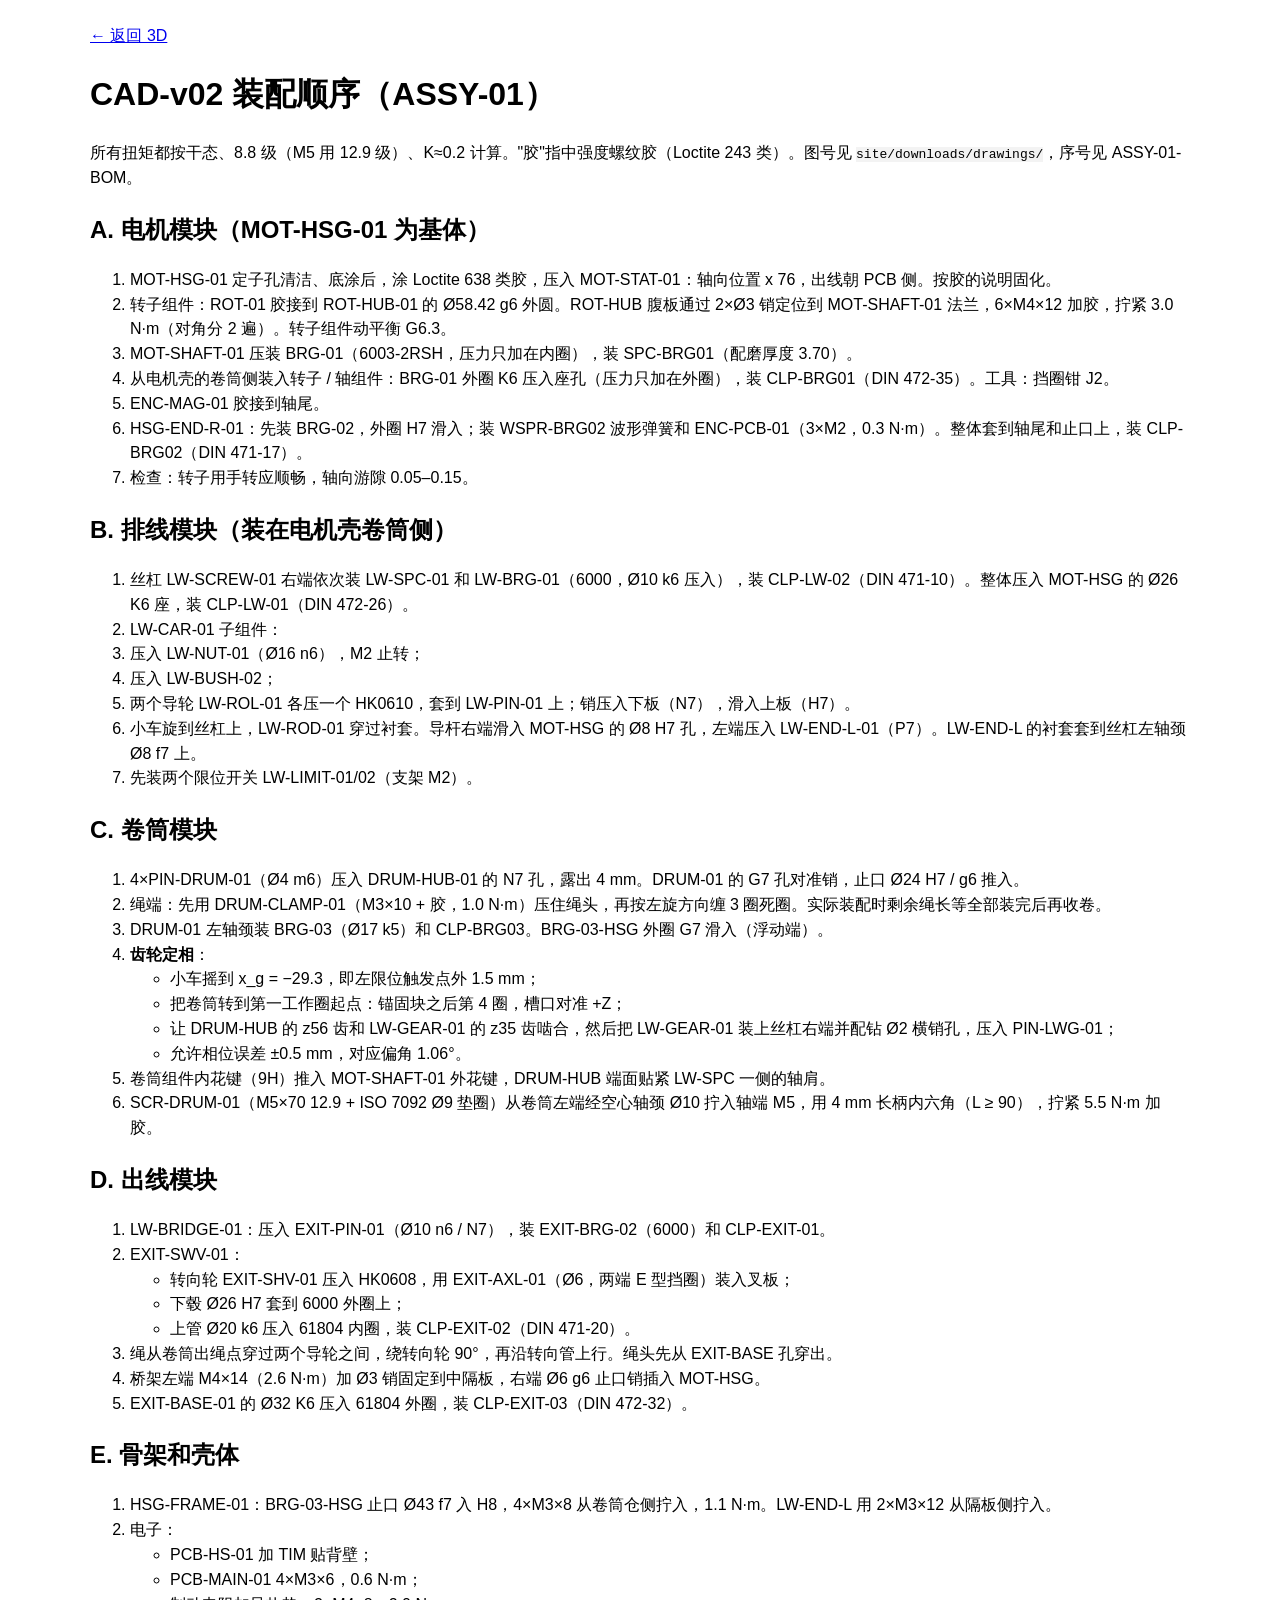
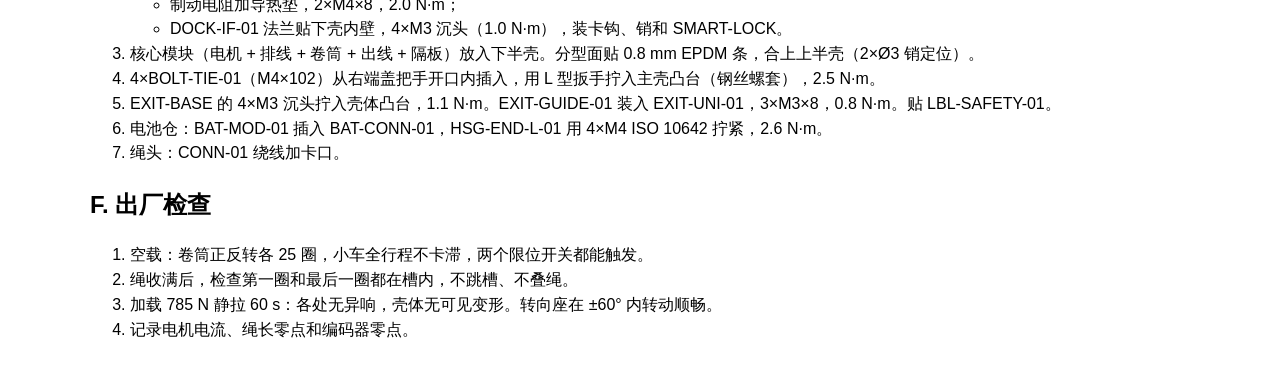
==== downloads/docs/assembly-sequence.html @ 06949e9d "CAD-v02 / DOC-VER-04: patent review, sliding level-wind, full drawings (36 sheets), assembly sequenc" ====
<!doctype html><meta charset="utf-8"><title>assembly-sequence</title><style>body{font-family:sans-serif;max-width:1100px;margin:24px auto;padding:0 16px;line-height:1.55}table{border-collapse:collapse}td,th{border:1px solid #ccc;padding:3px 6px;font-size:13px}code{background:#f3f3f3}</style><p><a href="../../index.html">← 返回 3D</a></p><h1>CAD-v02 装配顺序（ASSY-01）</h1>
<p>所有扭矩都按干态、8.8 级（M5 用 12.9 级）、K≈0.2 计算。"胶"指中强度螺纹胶（Loctite 243 类）。图号见 <code>site/downloads/drawings/</code>，序号见 ASSY-01-BOM。</p>
<h2>A. 电机模块（MOT-HSG-01 为基体）</h2>
<ol>
<li>MOT-HSG-01 定子孔清洁、底涂后，涂 Loctite 638 类胶，压入 MOT-STAT-01：轴向位置 x 76，出线朝 PCB 侧。按胶的说明固化。</li>
<li>转子组件：ROT-01 胶接到 ROT-HUB-01 的 Ø58.42 g6 外圆。ROT-HUB 腹板通过 2×Ø3 销定位到 MOT-SHAFT-01 法兰，6×M4×12 加胶，拧紧 3.0 N·m（对角分 2 遍）。转子组件动平衡 G6.3。</li>
<li>MOT-SHAFT-01 压装 BRG-01（6003-2RSH，压力只加在内圈），装 SPC-BRG01（配磨厚度 3.70）。</li>
<li>从电机壳的卷筒侧装入转子 / 轴组件：BRG-01 外圈 K6 压入座孔（压力只加在外圈），装 CLP-BRG01（DIN 472-35）。工具：挡圈钳 J2。</li>
<li>ENC-MAG-01 胶接到轴尾。</li>
<li>HSG-END-R-01：先装 BRG-02，外圈 H7 滑入；装 WSPR-BRG02 波形弹簧和 ENC-PCB-01（3×M2，0.3 N·m）。整体套到轴尾和止口上，装 CLP-BRG02（DIN 471-17）。</li>
<li>检查：转子用手转应顺畅，轴向游隙 0.05–0.15。</li>
</ol>
<h2>B. 排线模块（装在电机壳卷筒侧）</h2>
<ol>
<li>丝杠 LW-SCREW-01 右端依次装 LW-SPC-01 和 LW-BRG-01（6000，Ø10 k6 压入），装 CLP-LW-02（DIN 471-10）。整体压入 MOT-HSG 的 Ø26 K6 座，装 CLP-LW-01（DIN 472-26）。</li>
<li>LW-CAR-01 子组件：</li>
<li>压入 LW-NUT-01（Ø16 n6），M2 止转；</li>
<li>压入 LW-BUSH-02；</li>
<li>两个导轮 LW-ROL-01 各压一个 HK0610，套到 LW-PIN-01 上；销压入下板（N7），滑入上板（H7）。</li>
<li>小车旋到丝杠上，LW-ROD-01 穿过衬套。导杆右端滑入 MOT-HSG 的 Ø8 H7 孔，左端压入 LW-END-L-01（P7）。LW-END-L 的衬套套到丝杠左轴颈 Ø8 f7 上。</li>
<li>先装两个限位开关 LW-LIMIT-01/02（支架 M2）。</li>
</ol>
<h2>C. 卷筒模块</h2>
<ol>
<li>4×PIN-DRUM-01（Ø4 m6）压入 DRUM-HUB-01 的 N7 孔，露出 4 mm。DRUM-01 的 G7 孔对准销，止口 Ø24 H7 / g6 推入。</li>
<li>绳端：先用 DRUM-CLAMP-01（M3×10 + 胶，1.0 N·m）压住绳头，再按左旋方向缠 3 圈死圈。实际装配时剩余绳长等全部装完后再收卷。</li>
<li>DRUM-01 左轴颈装 BRG-03（Ø17 k5）和 CLP-BRG03。BRG-03-HSG 外圈 G7 滑入（浮动端）。</li>
<li><strong>齿轮定相</strong>：<ul>
<li>小车摇到 x_g = −29.3，即左限位触发点外 1.5 mm；</li>
<li>把卷筒转到第一工作圈起点：锚固块之后第 4 圈，槽口对准 +Z；</li>
<li>让 DRUM-HUB 的 z56 齿和 LW-GEAR-01 的 z35 齿啮合，然后把 LW-GEAR-01 装上丝杠右端并配钻 Ø2 横销孔，压入 PIN-LWG-01；</li>
<li>允许相位误差 ±0.5 mm，对应偏角 1.06°。</li>
</ul>
</li>
<li>卷筒组件内花键（9H）推入 MOT-SHAFT-01 外花键，DRUM-HUB 端面贴紧 LW-SPC 一侧的轴肩。</li>
<li>SCR-DRUM-01（M5×70 12.9 + ISO 7092 Ø9 垫圈）从卷筒左端经空心轴颈 Ø10 拧入轴端 M5，用 4 mm 长柄内六角（L ≥ 90），拧紧 5.5 N·m 加胶。</li>
</ol>
<h2>D. 出线模块</h2>
<ol>
<li>LW-BRIDGE-01：压入 EXIT-PIN-01（Ø10 n6 / N7），装 EXIT-BRG-02（6000）和 CLP-EXIT-01。</li>
<li>EXIT-SWV-01：<ul>
<li>转向轮 EXIT-SHV-01 压入 HK0608，用 EXIT-AXL-01（Ø6，两端 E 型挡圈）装入叉板；</li>
<li>下毂 Ø26 H7 套到 6000 外圈上；</li>
<li>上管 Ø20 k6 压入 61804 内圈，装 CLP-EXIT-02（DIN 471-20）。</li>
</ul>
</li>
<li>绳从卷筒出绳点穿过两个导轮之间，绕转向轮 90°，再沿转向管上行。绳头先从 EXIT-BASE 孔穿出。</li>
<li>桥架左端 M4×14（2.6 N·m）加 Ø3 销固定到中隔板，右端 Ø6 g6 止口销插入 MOT-HSG。</li>
<li>EXIT-BASE-01 的 Ø32 K6 压入 61804 外圈，装 CLP-EXIT-03（DIN 472-32）。</li>
</ol>
<h2>E. 骨架和壳体</h2>
<ol>
<li>HSG-FRAME-01：BRG-03-HSG 止口 Ø43 f7 入 H8，4×M3×8 从卷筒仓侧拧入，1.1 N·m。LW-END-L 用 2×M3×12 从隔板侧拧入。</li>
<li>电子：<ul>
<li>PCB-HS-01 加 TIM 贴背壁；</li>
<li>PCB-MAIN-01 4×M3×6，0.6 N·m；</li>
<li>制动电阻加导热垫，2×M4×8，2.0 N·m；</li>
<li>DOCK-IF-01 法兰贴下壳内壁，4×M3 沉头（1.0 N·m），装卡钩、销和 SMART-LOCK。</li>
</ul>
</li>
<li>核心模块（电机 + 排线 + 卷筒 + 出线 + 隔板）放入下半壳。分型面贴 0.8 mm EPDM 条，合上上半壳（2×Ø3 销定位）。</li>
<li>4×BOLT-TIE-01（M4×102）从右端盖把手开口内插入，用 L 型扳手拧入主壳凸台（钢丝螺套），2.5 N·m。</li>
<li>EXIT-BASE 的 4×M3 沉头拧入壳体凸台，1.1 N·m。EXIT-GUIDE-01 装入 EXIT-UNI-01，3×M3×8，0.8 N·m。贴 LBL-SAFETY-01。</li>
<li>电池仓：BAT-MOD-01 插入 BAT-CONN-01，HSG-END-L-01 用 4×M4 ISO 10642 拧紧，2.6 N·m。</li>
<li>绳头：CONN-01 绕线加卡口。</li>
</ol>
<h2>F. 出厂检查</h2>
<ol>
<li>空载：卷筒正反转各 25 圈，小车全行程不卡滞，两个限位开关都能触发。</li>
<li>绳收满后，检查第一圈和最后一圈都在槽内，不跳槽、不叠绳。</li>
<li>加载 785 N 静拉 60 s：各处无异响，壳体无可见变形。转向座在 ±60° 内转动顺畅。</li>
<li>记录电机电流、绳长零点和编码器零点。</li>
</ol>
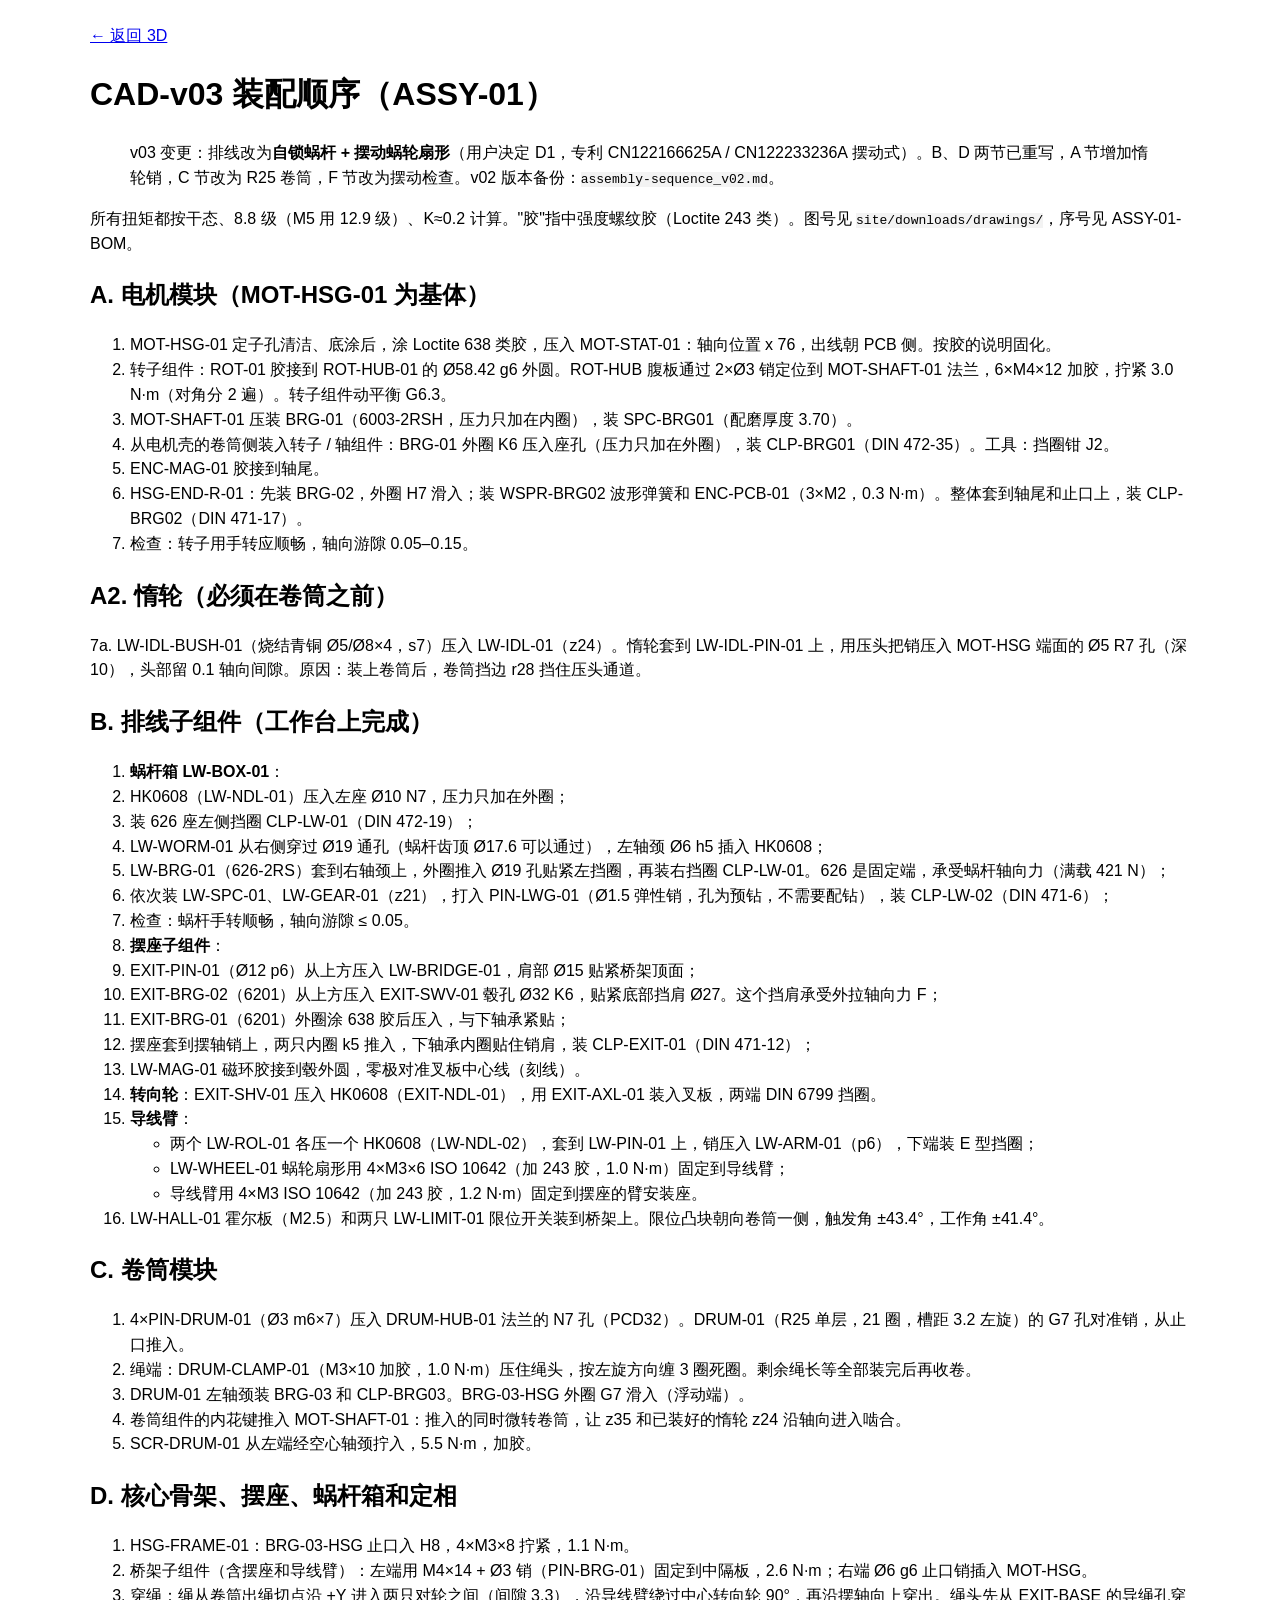
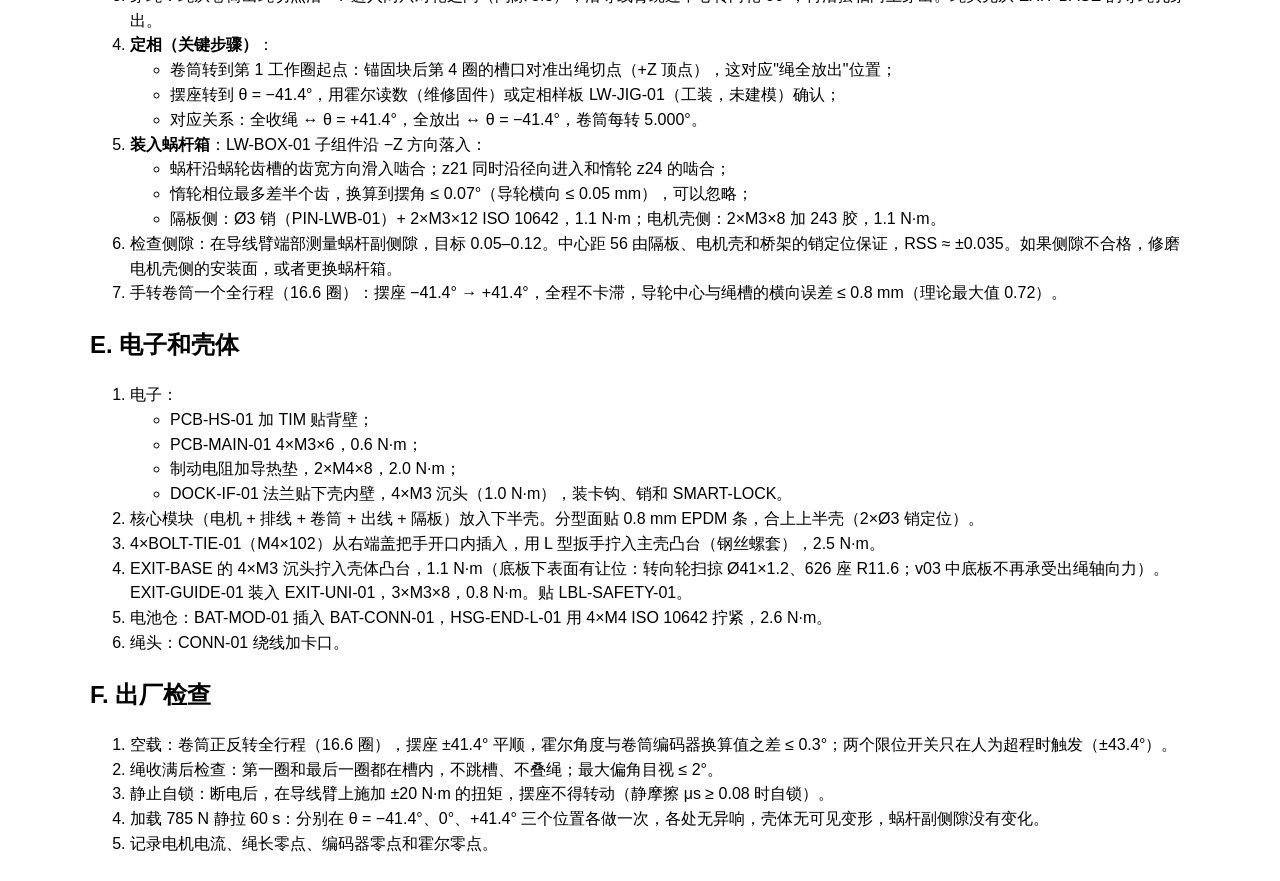
==== commit b0d9d74a: "CAD-v03 / DOC-VER-05: self-locking worm + swinging worm-wheel level-wind (R25, MF0095056), full draw" ====
--- a/downloads/docs/assembly-sequence.html
+++ b/downloads/docs/assembly-sequence.html
@@ -1,4 +1,7 @@
-<!doctype html><meta charset="utf-8"><title>assembly-sequence</title><style>body{font-family:sans-serif;max-width:1100px;margin:24px auto;padding:0 16px;line-height:1.55}table{border-collapse:collapse}td,th{border:1px solid #ccc;padding:3px 6px;font-size:13px}code{background:#f3f3f3}</style><p><a href="../../index.html">← 返回 3D</a></p><h1>CAD-v02 装配顺序（ASSY-01）</h1>
+<!doctype html><meta charset="utf-8"><title>assembly-sequence</title><style>body{font-family:sans-serif;max-width:1100px;margin:24px auto;padding:0 16px;line-height:1.55}table{border-collapse:collapse}td,th{border:1px solid #ccc;padding:3px 6px;font-size:13px}code{background:#f3f3f3}</style><p><a href="../../index.html">← 返回 3D</a></p><h1>CAD-v03 装配顺序（ASSY-01）</h1>
+<blockquote>
+<p>v03 变更：排线改为<strong>自锁蜗杆 + 摆动蜗轮扇形</strong>（用户决定 D1，专利 CN122166625A / CN122233236A 摆动式）。B、D 两节已重写，A 节增加惰轮销，C 节改为 R25 卷筒，F 节改为摆动检查。v02 版本备份：<code>assembly-sequence_v02.md</code>。</p>
+</blockquote>
 <p>所有扭矩都按干态、8.8 级（M5 用 12.9 级）、K≈0.2 计算。"胶"指中强度螺纹胶（Loctite 243 类）。图号见 <code>site/downloads/drawings/</code>，序号见 ASSY-01-BOM。</p>
 <h2>A. 电机模块（MOT-HSG-01 为基体）</h2>
 <ol>
@@ -10,47 +13,62 @@
 <li>HSG-END-R-01：先装 BRG-02，外圈 H7 滑入；装 WSPR-BRG02 波形弹簧和 ENC-PCB-01（3×M2，0.3 N·m）。整体套到轴尾和止口上，装 CLP-BRG02（DIN 471-17）。</li>
 <li>检查：转子用手转应顺畅，轴向游隙 0.05–0.15。</li>
 </ol>
-<h2>B. 排线模块（装在电机壳卷筒侧）</h2>
+<h2>A2. 惰轮（必须在卷筒之前）</h2>
+<p>7a. LW-IDL-BUSH-01（烧结青铜 Ø5/Ø8×4，s7）压入 LW-IDL-01（z24）。惰轮套到 LW-IDL-PIN-01 上，用压头把销压入 MOT-HSG 端面的 Ø5 R7 孔（深 10），头部留 0.1 轴向间隙。原因：装上卷筒后，卷筒挡边 r28 挡住压头通道。</p>
+<h2>B. 排线子组件（工作台上完成）</h2>
 <ol>
-<li>丝杠 LW-SCREW-01 右端依次装 LW-SPC-01 和 LW-BRG-01（6000，Ø10 k6 压入），装 CLP-LW-02（DIN 471-10）。整体压入 MOT-HSG 的 Ø26 K6 座，装 CLP-LW-01（DIN 472-26）。</li>
-<li>LW-CAR-01 子组件：</li>
-<li>压入 LW-NUT-01（Ø16 n6），M2 止转；</li>
-<li>压入 LW-BUSH-02；</li>
-<li>两个导轮 LW-ROL-01 各压一个 HK0610，套到 LW-PIN-01 上；销压入下板（N7），滑入上板（H7）。</li>
-<li>小车旋到丝杠上，LW-ROD-01 穿过衬套。导杆右端滑入 MOT-HSG 的 Ø8 H7 孔，左端压入 LW-END-L-01（P7）。LW-END-L 的衬套套到丝杠左轴颈 Ø8 f7 上。</li>
-<li>先装两个限位开关 LW-LIMIT-01/02（支架 M2）。</li>
+<li><strong>蜗杆箱 LW-BOX-01</strong>：</li>
+<li>HK0608（LW-NDL-01）压入左座 Ø10 N7，压力只加在外圈；</li>
+<li>装 626 座左侧挡圈 CLP-LW-01（DIN 472-19）；</li>
+<li>LW-WORM-01 从右侧穿过 Ø19 通孔（蜗杆齿顶 Ø17.6 可以通过），左轴颈 Ø6 h5 插入 HK0608；</li>
+<li>LW-BRG-01（626-2RS）套到右轴颈上，外圈推入 Ø19 孔贴紧左挡圈，再装右挡圈 CLP-LW-01。626 是固定端，承受蜗杆轴向力（满载 421 N）；</li>
+<li>依次装 LW-SPC-01、LW-GEAR-01（z21），打入 PIN-LWG-01（Ø1.5 弹性销，孔为预钻，不需要配钻），装 CLP-LW-02（DIN 471-6）；</li>
+<li>检查：蜗杆手转顺畅，轴向游隙 ≤ 0.05。</li>
+<li><strong>摆座子组件</strong>：</li>
+<li>EXIT-PIN-01（Ø12 p6）从上方压入 LW-BRIDGE-01，肩部 Ø15 贴紧桥架顶面；</li>
+<li>EXIT-BRG-02（6201）从上方压入 EXIT-SWV-01 毂孔 Ø32 K6，贴紧底部挡肩 Ø27。这个挡肩承受外拉轴向力 F；</li>
+<li>EXIT-BRG-01（6201）外圈涂 638 胶后压入，与下轴承紧贴；</li>
+<li>摆座套到摆轴销上，两只内圈 k5 推入，下轴承内圈贴住销肩，装 CLP-EXIT-01（DIN 471-12）；</li>
+<li>LW-MAG-01 磁环胶接到毂外圆，零极对准叉板中心线（刻线）。</li>
+<li><strong>转向轮</strong>：EXIT-SHV-01 压入 HK0608（EXIT-NDL-01），用 EXIT-AXL-01 装入叉板，两端 DIN 6799 挡圈。</li>
+<li><strong>导线臂</strong>：<ul>
+<li>两个 LW-ROL-01 各压一个 HK0608（LW-NDL-02），套到 LW-PIN-01 上，销压入 LW-ARM-01（p6），下端装 E 型挡圈；</li>
+<li>LW-WHEEL-01 蜗轮扇形用 4×M3×6 ISO 10642（加 243 胶，1.0 N·m）固定到导线臂；</li>
+<li>导线臂用 4×M3 ISO 10642（加 243 胶，1.2 N·m）固定到摆座的臂安装座。</li>
+</ul>
+</li>
+<li>LW-HALL-01 霍尔板（M2.5）和两只 LW-LIMIT-01 限位开关装到桥架上。限位凸块朝向卷筒一侧，触发角 ±43.4°，工作角 ±41.4°。</li>
 </ol>
 <h2>C. 卷筒模块</h2>
 <ol>
-<li>4×PIN-DRUM-01（Ø4 m6）压入 DRUM-HUB-01 的 N7 孔，露出 4 mm。DRUM-01 的 G7 孔对准销，止口 Ø24 H7 / g6 推入。</li>
-<li>绳端：先用 DRUM-CLAMP-01（M3×10 + 胶，1.0 N·m）压住绳头，再按左旋方向缠 3 圈死圈。实际装配时剩余绳长等全部装完后再收卷。</li>
-<li>DRUM-01 左轴颈装 BRG-03（Ø17 k5）和 CLP-BRG03。BRG-03-HSG 外圈 G7 滑入（浮动端）。</li>
-<li><strong>齿轮定相</strong>：<ul>
-<li>小车摇到 x_g = −29.3，即左限位触发点外 1.5 mm；</li>
-<li>把卷筒转到第一工作圈起点：锚固块之后第 4 圈，槽口对准 +Z；</li>
-<li>让 DRUM-HUB 的 z56 齿和 LW-GEAR-01 的 z35 齿啮合，然后把 LW-GEAR-01 装上丝杠右端并配钻 Ø2 横销孔，压入 PIN-LWG-01；</li>
-<li>允许相位误差 ±0.5 mm，对应偏角 1.06°。</li>
+<li>4×PIN-DRUM-01（Ø3 m6×7）压入 DRUM-HUB-01 法兰的 N7 孔（PCD32）。DRUM-01（R25 单层，21 圈，槽距 3.2 左旋）的 G7 孔对准销，从止口推入。</li>
+<li>绳端：DRUM-CLAMP-01（M3×10 加胶，1.0 N·m）压住绳头，按左旋方向缠 3 圈死圈。剩余绳长等全部装完后再收卷。</li>
+<li>DRUM-01 左轴颈装 BRG-03 和 CLP-BRG03。BRG-03-HSG 外圈 G7 滑入（浮动端）。</li>
+<li>卷筒组件的内花键推入 MOT-SHAFT-01：推入的同时微转卷筒，让 z35 和已装好的惰轮 z24 沿轴向进入啮合。</li>
+<li>SCR-DRUM-01 从左端经空心轴颈拧入，5.5 N·m，加胶。</li>
+</ol>
+<h2>D. 核心骨架、摆座、蜗杆箱和定相</h2>
+<ol>
+<li>HSG-FRAME-01：BRG-03-HSG 止口入 H8，4×M3×8 拧紧，1.1 N·m。</li>
+<li>桥架子组件（含摆座和导线臂）：左端用 M4×14 + Ø3 销（PIN-BRG-01）固定到中隔板，2.6 N·m；右端 Ø6 g6 止口销插入 MOT-HSG。</li>
+<li>穿绳：绳从卷筒出绳切点沿 +Y 进入两只对轮之间（间隙 3.3），沿导线臂绕过中心转向轮 90°，再沿摆轴向上穿出。绳头先从 EXIT-BASE 的导绳孔穿出。</li>
+<li><strong>定相（关键步骤）</strong>：<ul>
+<li>卷筒转到第 1 工作圈起点：锚固块后第 4 圈的槽口对准出绳切点（+Z 顶点），这对应"绳全放出"位置；</li>
+<li>摆座转到 θ = −41.4°，用霍尔读数（维修固件）或定相样板 LW-JIG-01（工装，未建模）确认；</li>
+<li>对应关系：全收绳 ↔ θ = +41.4°，全放出 ↔ θ = −41.4°，卷筒每转 5.000°。</li>
 </ul>
 </li>
-<li>卷筒组件内花键（9H）推入 MOT-SHAFT-01 外花键，DRUM-HUB 端面贴紧 LW-SPC 一侧的轴肩。</li>
-<li>SCR-DRUM-01（M5×70 12.9 + ISO 7092 Ø9 垫圈）从卷筒左端经空心轴颈 Ø10 拧入轴端 M5，用 4 mm 长柄内六角（L ≥ 90），拧紧 5.5 N·m 加胶。</li>
-</ol>
-<h2>D. 出线模块</h2>
-<ol>
-<li>LW-BRIDGE-01：压入 EXIT-PIN-01（Ø10 n6 / N7），装 EXIT-BRG-02（6000）和 CLP-EXIT-01。</li>
-<li>EXIT-SWV-01：<ul>
-<li>转向轮 EXIT-SHV-01 压入 HK0608，用 EXIT-AXL-01（Ø6，两端 E 型挡圈）装入叉板；</li>
-<li>下毂 Ø26 H7 套到 6000 外圈上；</li>
-<li>上管 Ø20 k6 压入 61804 内圈，装 CLP-EXIT-02（DIN 471-20）。</li>
+<li><strong>装入蜗杆箱</strong>：LW-BOX-01 子组件沿 −Z 方向落入：<ul>
+<li>蜗杆沿蜗轮齿槽的齿宽方向滑入啮合；z21 同时沿径向进入和惰轮 z24 的啮合；</li>
+<li>惰轮相位最多差半个齿，换算到摆角 ≤ 0.07°（导轮横向 ≤ 0.05 mm），可以忽略；</li>
+<li>隔板侧：Ø3 销（PIN-LWB-01）+ 2×M3×12 ISO 10642，1.1 N·m；电机壳侧：2×M3×8 加 243 胶，1.1 N·m。</li>
 </ul>
 </li>
-<li>绳从卷筒出绳点穿过两个导轮之间，绕转向轮 90°，再沿转向管上行。绳头先从 EXIT-BASE 孔穿出。</li>
-<li>桥架左端 M4×14（2.6 N·m）加 Ø3 销固定到中隔板，右端 Ø6 g6 止口销插入 MOT-HSG。</li>
-<li>EXIT-BASE-01 的 Ø32 K6 压入 61804 外圈，装 CLP-EXIT-03（DIN 472-32）。</li>
+<li>检查侧隙：在导线臂端部测量蜗杆副侧隙，目标 0.05–0.12。中心距 56 由隔板、电机壳和桥架的销定位保证，RSS ≈ ±0.035。如果侧隙不合格，修磨电机壳侧的安装面，或者更换蜗杆箱。</li>
+<li>手转卷筒一个全行程（16.6 圈）：摆座 −41.4° → +41.4°，全程不卡滞，导轮中心与绳槽的横向误差 ≤ 0.8 mm（理论最大值 0.72）。</li>
 </ol>
-<h2>E. 骨架和壳体</h2>
+<h2>E. 电子和壳体</h2>
 <ol>
-<li>HSG-FRAME-01：BRG-03-HSG 止口 Ø43 f7 入 H8，4×M3×8 从卷筒仓侧拧入，1.1 N·m。LW-END-L 用 2×M3×12 从隔板侧拧入。</li>
 <li>电子：<ul>
 <li>PCB-HS-01 加 TIM 贴背壁；</li>
 <li>PCB-MAIN-01 4×M3×6，0.6 N·m；</li>
@@ -60,14 +78,15 @@
 </li>
 <li>核心模块（电机 + 排线 + 卷筒 + 出线 + 隔板）放入下半壳。分型面贴 0.8 mm EPDM 条，合上上半壳（2×Ø3 销定位）。</li>
 <li>4×BOLT-TIE-01（M4×102）从右端盖把手开口内插入，用 L 型扳手拧入主壳凸台（钢丝螺套），2.5 N·m。</li>
-<li>EXIT-BASE 的 4×M3 沉头拧入壳体凸台，1.1 N·m。EXIT-GUIDE-01 装入 EXIT-UNI-01，3×M3×8，0.8 N·m。贴 LBL-SAFETY-01。</li>
+<li>EXIT-BASE 的 4×M3 沉头拧入壳体凸台，1.1 N·m（底板下表面有让位：转向轮扫掠 Ø41×1.2、626 座 R11.6；v03 中底板不再承受出绳轴向力）。EXIT-GUIDE-01 装入 EXIT-UNI-01，3×M3×8，0.8 N·m。贴 LBL-SAFETY-01。</li>
 <li>电池仓：BAT-MOD-01 插入 BAT-CONN-01，HSG-END-L-01 用 4×M4 ISO 10642 拧紧，2.6 N·m。</li>
 <li>绳头：CONN-01 绕线加卡口。</li>
 </ol>
 <h2>F. 出厂检查</h2>
 <ol>
-<li>空载：卷筒正反转各 25 圈，小车全行程不卡滞，两个限位开关都能触发。</li>
-<li>绳收满后，检查第一圈和最后一圈都在槽内，不跳槽、不叠绳。</li>
-<li>加载 785 N 静拉 60 s：各处无异响，壳体无可见变形。转向座在 ±60° 内转动顺畅。</li>
-<li>记录电机电流、绳长零点和编码器零点。</li>
+<li>空载：卷筒正反转全行程（16.6 圈），摆座 ±41.4° 平顺，霍尔角度与卷筒编码器换算值之差 ≤ 0.3°；两个限位开关只在人为超程时触发（±43.4°）。</li>
+<li>绳收满后检查：第一圈和最后一圈都在槽内，不跳槽、不叠绳；最大偏角目视 ≤ 2°。</li>
+<li>静止自锁：断电后，在导线臂上施加 ±20 N·m 的扭矩，摆座不得转动（静摩擦 μs ≥ 0.08 时自锁）。</li>
+<li>加载 785 N 静拉 60 s：分别在 θ = −41.4°、0°、+41.4° 三个位置各做一次，各处无异响，壳体无可见变形，蜗杆副侧隙没有变化。</li>
+<li>记录电机电流、绳长零点、编码器零点和霍尔零点。</li>
 </ol>
